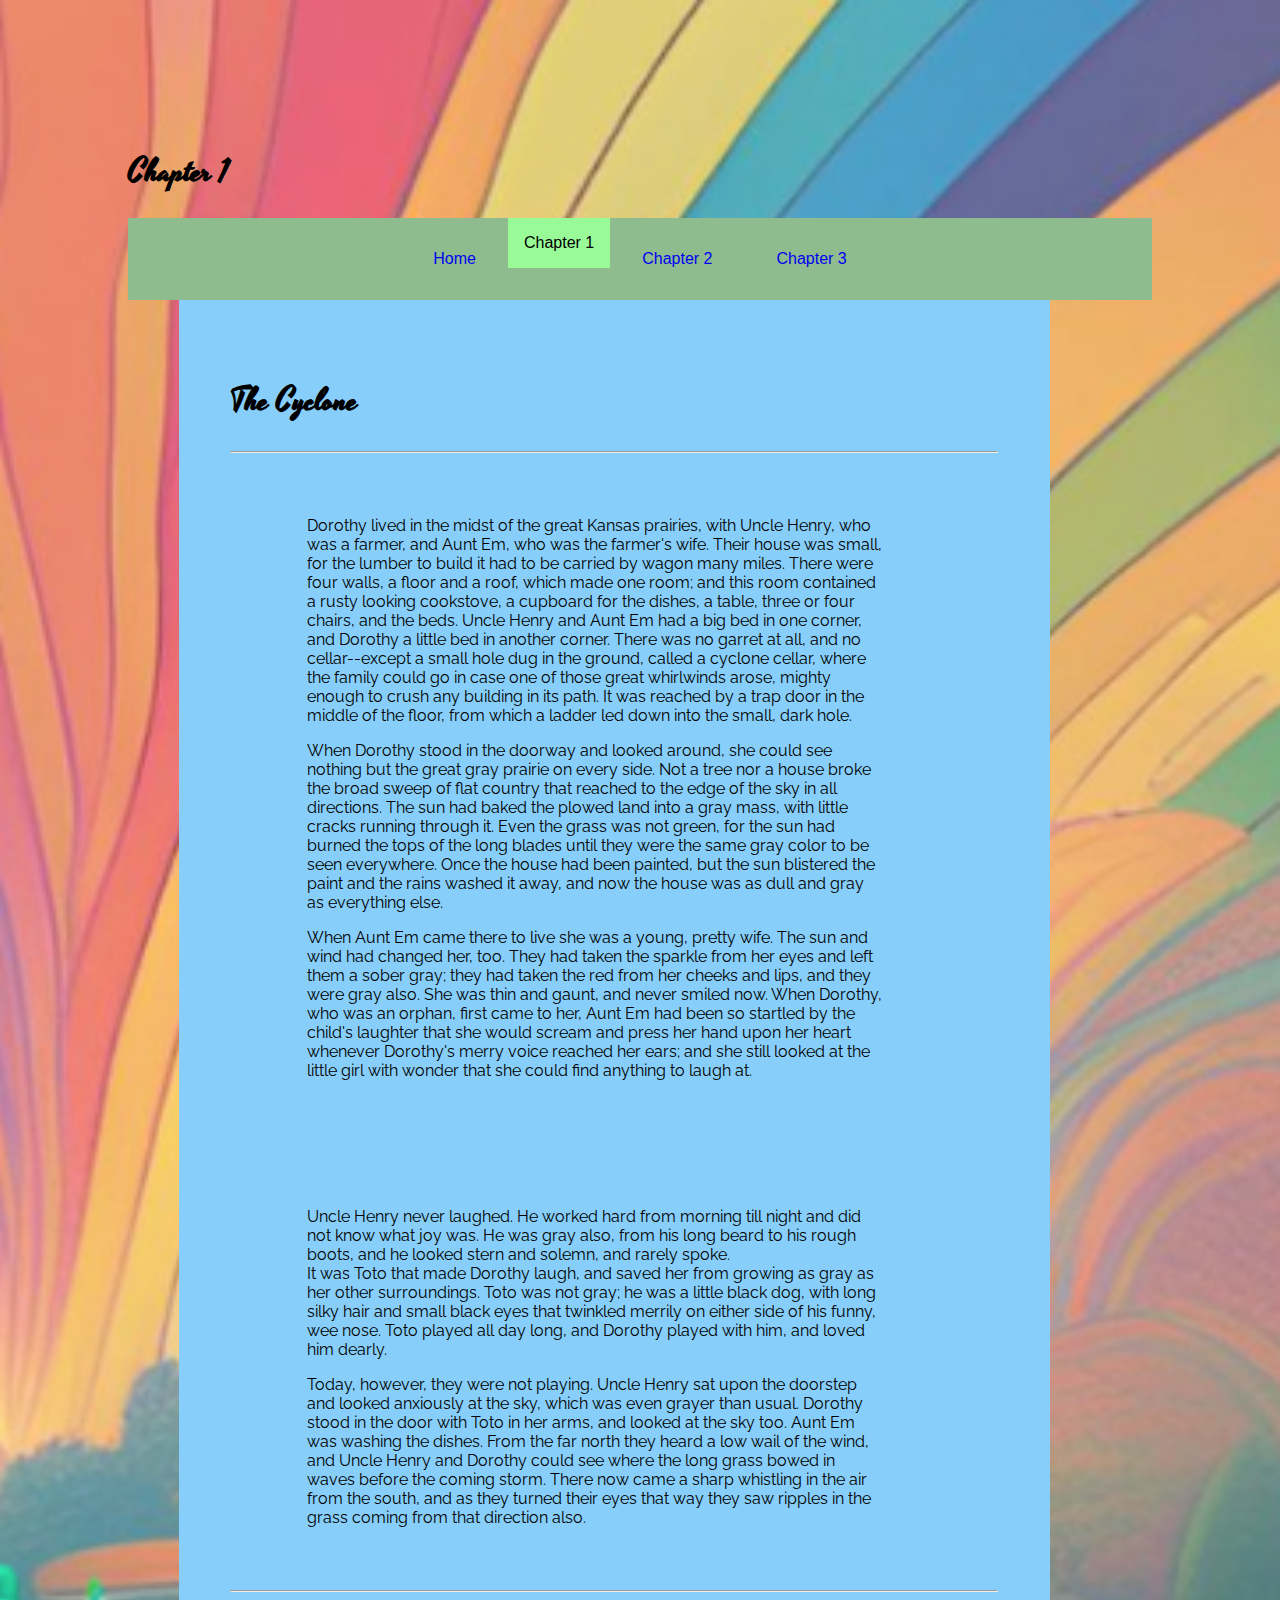
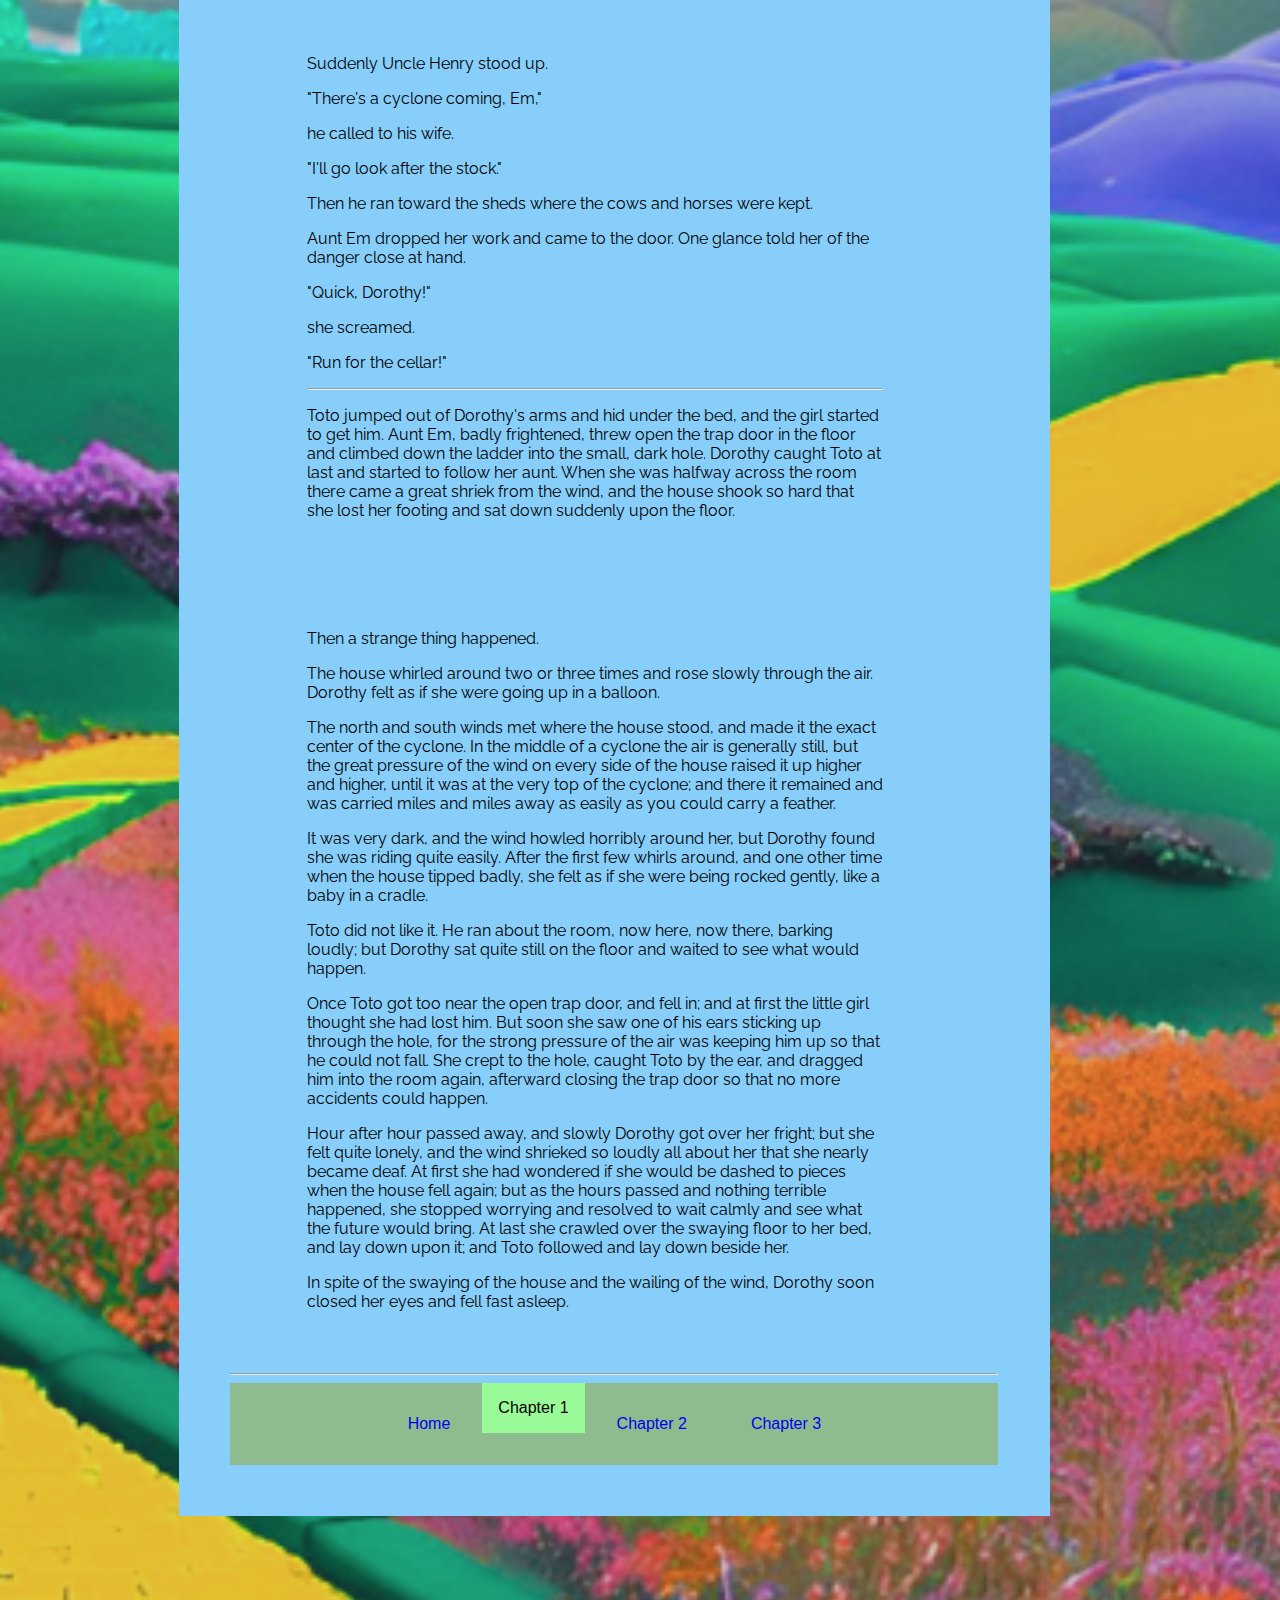
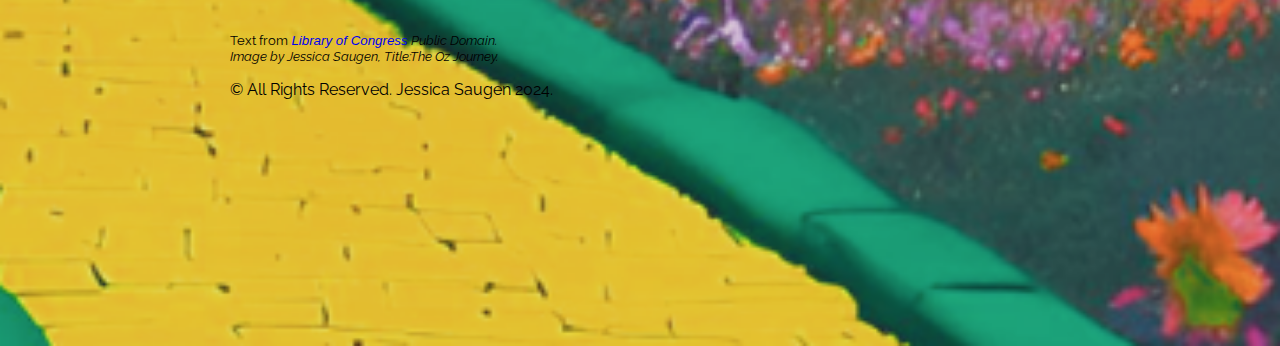
==== chapter1.html @ d44a7019 "jgvliyf" ====
<!DOCTYPE html>
<meta http-equiv="content-type" content="text/html” charset=”utf-8">
<meta name=viewport content="width=device-width, initial-scale=1">
<meta name="description" content="ReadChapter">
<title> Wizard of Oz E-Book</title>
<link
    href="https://fonts.googleapis.com/css2?family=Raleway:ital,wght@0,100..900;1,100..900&family=Yesteryear&display=swap"
    rel="stylesheet">
<link rel="stylesheet" href="style.css">
<style>
    body {
        background-image: url(yellow-road.png);
        background-repeat: no-repeat;
        background-position: bottom;
        background-size: cover;
    }

    h1,
    h3 {
        font-family: "Yesteryear", fantasy;
        font-weight: 700;
        font-style: normal;
    }
</style>
</head>

<body>
    <header>
        <h1>Chapter 1</h1>
        <nav>
            <ul>
                <li><a href="index.html">Home</a> </li>
                <li> <a class="active" href=" chapter1.html"> Chapter 1</a></li>
                <li><a href="chapter2.html">Chapter 2</a></li>
                <li><a href="chapter3.html">Chapter 3</a></li>
            </ul>
        </nav>
    </header>
    <main>
        <div class=”col1”>
            <h2>The Cyclone</h2>
            <hr>
            <section>
                <p>Dorothy lived in the midst of the great Kansas prairies, with Uncle Henry, who was a farmer, and Aunt
                    Em,
                    who was the
                    farmer's wife. Their house was small, for the lumber to build it had to be carried by wagon many
                    miles.
                    There were
                    four walls, a floor and a roof, which made one room; and this room contained a rusty looking
                    cookstove,
                    a cupboard
                    for the dishes, a table, three or four chairs, and the beds. Uncle Henry and Aunt Em had a big bed
                    in
                    one corner,
                    and Dorothy a little bed in another corner. There was no garret at all, and no cellar--except a
                    small
                    hole dug in
                    the ground, called a cyclone cellar, where the family could go in case one of those great whirlwinds
                    arose, mighty
                    enough to crush any building in its path. It was reached by a trap door in the middle of the floor,
                    from
                    which a
                    ladder led down into the small, dark hole.</p>

                <p>When Dorothy stood in the doorway and looked around, she could see nothing but the great gray prairie
                    on
                    every side.
                    Not a tree nor a house broke the broad sweep of flat country that reached to the edge of the sky in
                    all
                    directions.
                    The sun had baked the plowed land into a gray mass, with little cracks running through it. Even the
                    grass was not
                    green, for the sun had burned the tops of the long blades until they were the same gray color to be
                    seen
                    everywhere.
                    Once the house had been painted, but the sun blistered the paint and the rains washed it away, and
                    now
                    the house was
                    as dull and gray as everything else.</p>

                <p>When Aunt Em came there to live she was a young, pretty wife. The sun and wind had changed her, too.
                    They
                    had taken
                    the sparkle from her eyes and left them a sober gray; they had taken the red from her cheeks and
                    lips,
                    and they were
                    gray also. She was thin and gaunt, and never smiled now. When Dorothy, who was an orphan, first came
                    to
                    her, Aunt Em
                    had been so startled by the child's laughter that she would scream and press her hand upon her heart
                    whenever
                    Dorothy's merry voice reached her ears; and she still looked at the little girl with wonder that she
                    could find
                    anything to laugh at.</p>
            </section>
            <br>
            <section>

                <p>Uncle Henry never laughed. He worked hard from morning till night and did not know what joy was. He
                    was
                    gray also,
                    from his long beard to his rough boots, and he looked stern and solemn, and rarely spoke.<br>

                    It was Toto that made Dorothy laugh, and saved her from growing as gray as her other surroundings.
                    Toto
                    was not
                    gray; he was a little black dog, with long silky hair and small black eyes that twinkled merrily on
                    either side of
                    his funny, wee nose. Toto played all day long, and Dorothy played with him, and loved him dearly.
                </p>

                <p>Today, however, they were not playing. Uncle Henry sat upon the doorstep and looked anxiously at the
                    sky,
                    which was
                    even grayer than usual. Dorothy stood in the door with Toto in her arms, and looked at the sky too.
                    Aunt
                    Em was
                    washing the dishes.

                    From the far north they heard a low wail of the wind, and Uncle Henry and Dorothy could see where
                    the
                    long grass
                    bowed in waves before the coming storm. There now came a sharp whistling in the air from the south,
                    and
                    as they
                    turned their eyes that way they saw ripples in the grass coming from that direction also.</p>
            </section>
            <hr>
            <section>
                <p>Suddenly Uncle Henry stood up.</p>

                <p class="different">

                    "There's a cyclone coming, Em," </p>
                <p>he called to his wife.</p>
                <p class="different">"I'll go look after the stock."</p>
                <p>Then he ran toward the sheds where the cows and horses were kept.</p>

                <p>Aunt Em dropped her work and came to the door. One glance told her of the danger close at hand.</p>

                <p class="different">"Quick, Dorothy!" </p>
                <p>she screamed.</p>
                <p class="different">"Run for the cellar!"</p>
                <hr>

                <p>Toto jumped out of Dorothy's arms and hid under the bed, and the girl started to get him. Aunt Em,
                    badly
                    frightened,
                    threw open the trap door in the floor and climbed down the ladder into the small, dark hole. Dorothy
                    caught Toto at
                    last and started to follow her aunt. When she was halfway across the room there came a great shriek
                    from
                    the wind,
                    and the house shook so hard that she lost her footing and sat down suddenly upon the floor.
                </p>
            </section>

            <section>

                <p class="different">Then a strange thing happened.</p>

                <p>The house whirled around two or three times and rose slowly through the air. Dorothy felt as if she
                    were
                    going up in
                    a balloon.</p>

                <p>The north and south winds met where the house stood, and made it the exact center of the cyclone. In
                    the
                    middle of a
                    cyclone the air is generally still, but the great pressure of the wind on every side of the house
                    raised
                    it up
                    higher and higher, until it was at the very top of the cyclone; and there it remained and was
                    carried
                    miles and
                    miles away as easily as you could carry a feather.</p>

                <p>It was very dark, and the wind howled horribly around her, but Dorothy found she was riding quite
                    easily.
                    After the
                    first few whirls around, and one other time when the house tipped badly, she felt as if she were
                    being
                    rocked
                    gently, like a baby in a cradle.</p>

                <p>Toto did not like it. He ran about the room, now here, now there, barking loudly; but Dorothy sat
                    quite
                    still on the
                    floor and waited to see what would happen.</p>

                <p>Once Toto got too near the open trap door, and fell in; and at first the little girl thought she had
                    lost
                    him. But
                    soon she saw one of his ears sticking up through the hole, for the strong pressure of the air was
                    keeping him up so
                    that he could not fall. She crept to the hole, caught Toto by the ear, and dragged him into the room
                    again,
                    afterward closing the trap door so that no more accidents could happen.
                </p>
                <p>Hour after hour passed away, and slowly Dorothy got over her fright; but she felt quite lonely, and
                    the
                    wind shrieked
                    so loudly all about her that she nearly became deaf. At first she had wondered if she would be
                    dashed to
                    pieces when
                    the house fell again; but as the hours passed and nothing terrible happened, she stopped worrying
                    and
                    resolved to
                    wait calmly and see what the future would bring. At last she crawled over the swaying floor to her
                    bed,
                    and lay down
                    upon it; and Toto followed and lay down beside her.</p>

                <p>In spite of the swaying of the house and the wailing of the wind, Dorothy soon closed her eyes and
                    fell
                    fast asleep.
                </p>
            </section>
            <hr>

        </div>

        <div class="lownav">
            <nav>
                <ul>
                    <li><a href="index.html">Home</a> </li>
                    <li> <a class="active" href="chapter1.html"> Chapter 1</a></li>
                    <li><a href="chapter2.html">Chapter 2</a></li>
                    <li><a href="chapter3.html">Chapter 3</a></li>
                </ul>
            </nav>
        </div>


    </main>

    <footer>
        <div clas="sources">
            <small>
                <p>Text from <cite><a href=" https://www.loc.gov/item/03032405/" target="_blank">Library
                            of Congress</a> Public Domain. <br> Image by Jessica Saugen, Title:The Oz Journey.
                    </cite></p>
            </small>
        </div>
        <p>&copy; All Rights Reserved. Jessica Saugen 2024.</p>
    </footer>
</body>

</html>
---- style.css ----
a, h2 {
    font-family:Verdana, Geneva, Tahoma, sans-serif;
    font-size: 1em;
    text-decoration:wavy;
}

nav ul {
margin:0;
padding:0;
list-style-type: none;
display:flex;
}

nav ul li a {
    display:block;
    border:transparent;
    border-radius: .2;
    margin:1em;
    padding:1em;
    justify-content: space-between;
}

nav ul{
    display: flex;
    justify-content: center;
    background-color:darkseagreen;
    color:black;
    text-shadow:cornflowerblue;

}
 body {

        font-family: "Raleway", sans-serif;
        margin: 5%;
        padding: 5%;
    }

    h3, h2, h1{
        font-family: "Yesteryear", fantasy;
        font-weight: 600;
        font-style: normal;
        font-size: 2em;
    }
        
    

    a.active {
        background-color:palegreen;
        color:black;
        list-style: none;
        display: flex;
        margin: 0;
    }

    .col1,
    .col2,
    .col3 {
        margin: 10%;
        padding: 4%;
        border: 2px;
        border-radius: 4;
    }
    
    body {
        background-image: url(yellow-road.png);
        background-repeat: no-repeat;
        background-position:bottom;
        background-size: cover;
    }

    main, section {
        background-color: lightskyblue;
        color: black;
        margin-right: 10%;
        margin-left: 5%;
        padding: 5%;
    }

    footer {
        margin: 5%;
        padding: 5%;



    }
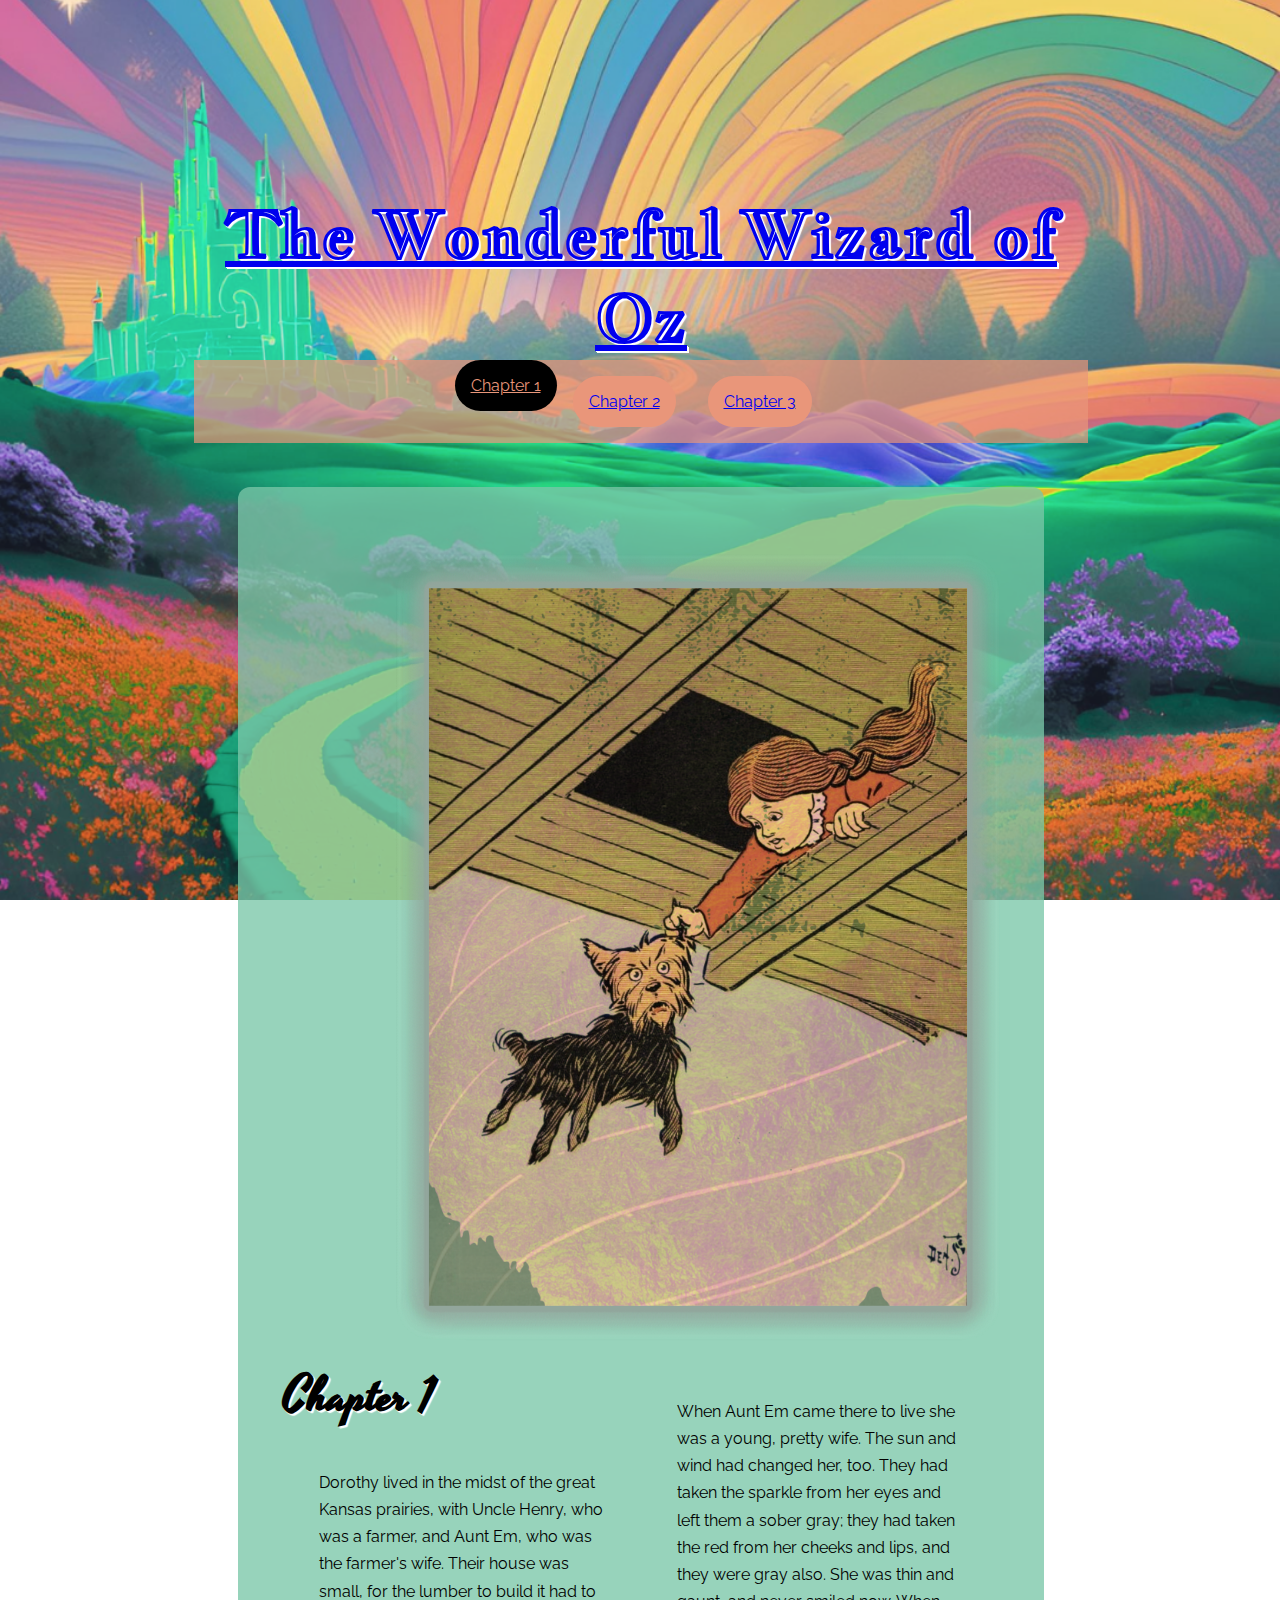
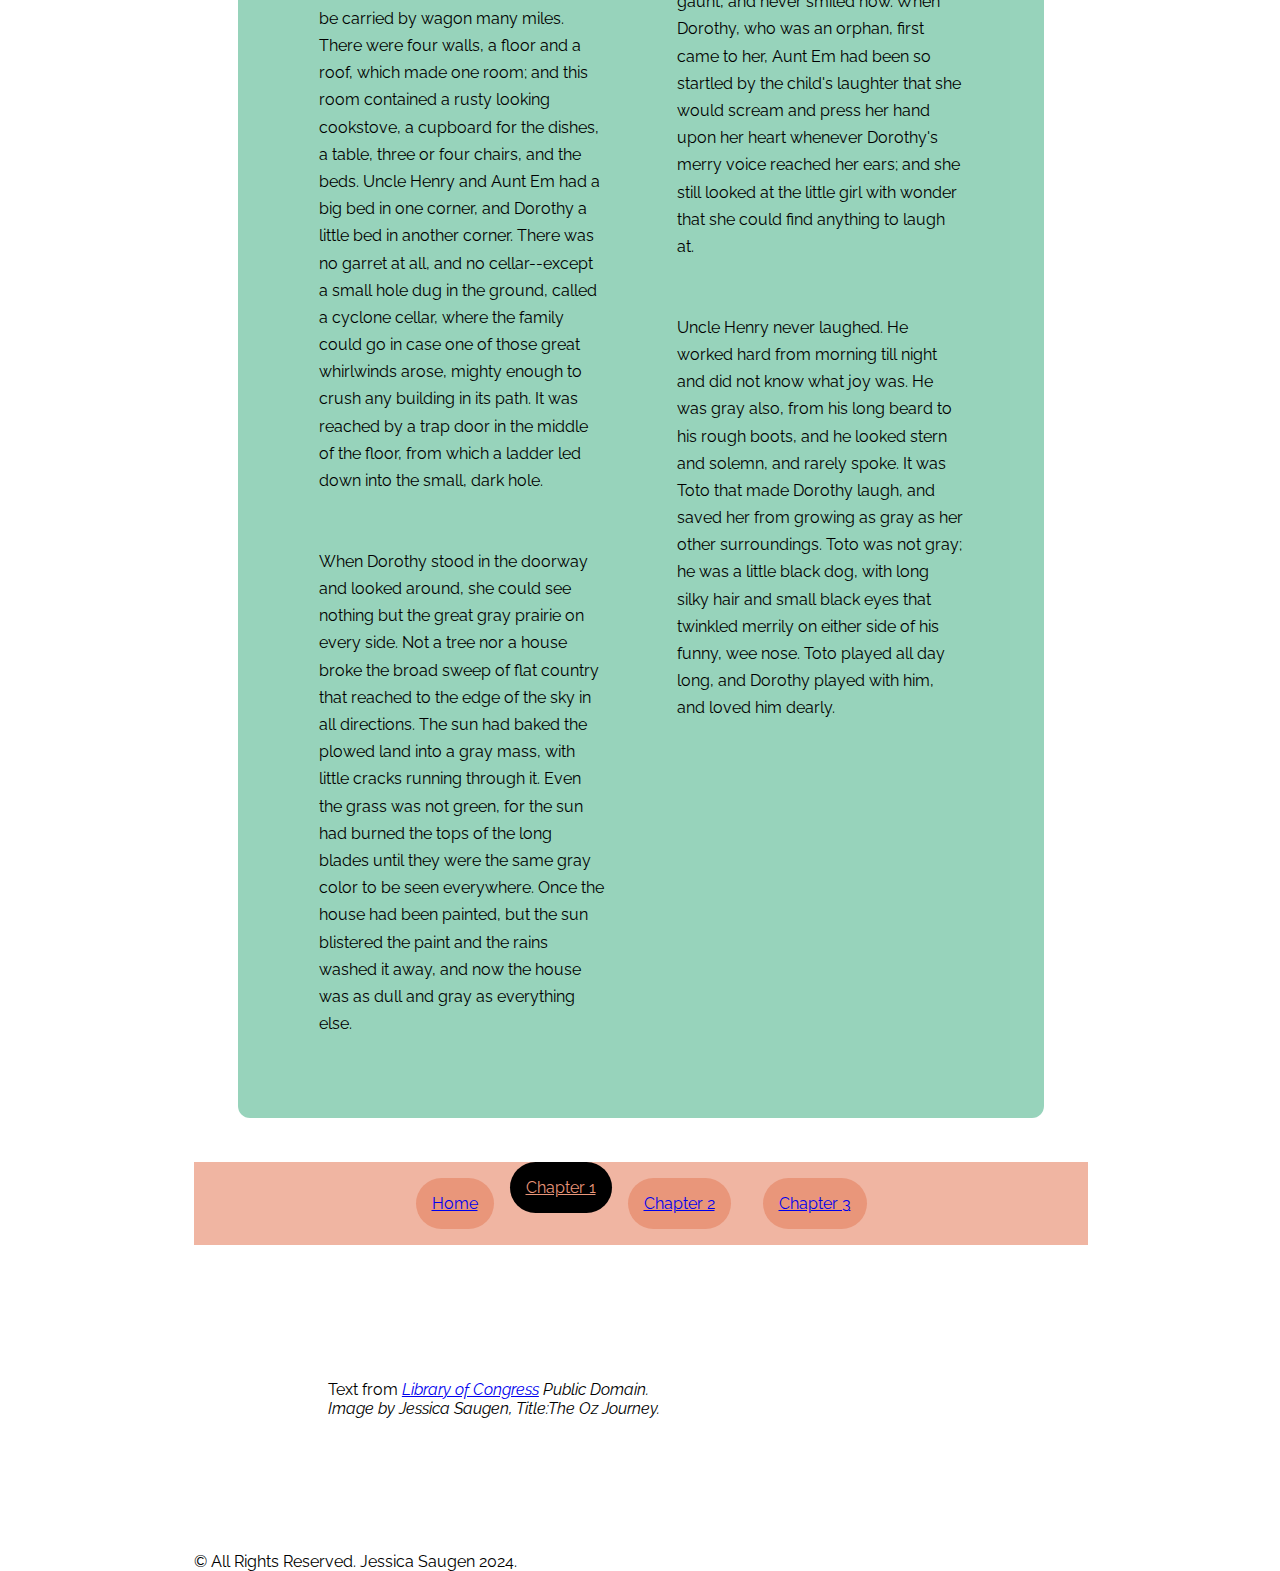
==== commit f2d4f395: "update" ====
--- a/chapter1.html
+++ b/chapter1.html
@@ -1,227 +1,106 @@
 <!DOCTYPE html>
 <meta http-equiv="content-type" content="text/html” charset=”utf-8">
-<meta name=viewport content="width=device-width, initial-scale=1">
+<meta name=viewport content="width=device-width, initial-scale=1.0">
 <meta name="description" content="ReadChapter">
 <title> Wizard of Oz E-Book</title>
 <link
     href="https://fonts.googleapis.com/css2?family=Raleway:ital,wght@0,100..900;1,100..900&family=Yesteryear&display=swap"
     rel="stylesheet">
-<link rel="stylesheet" href="style.css">
+<link
+    href="https://fonts.googleapis.com/css2?family=Engagement&family=Jacques+Francois+Shadow&family=Love+Light&display=swap"
+    rel="stylesheet">
+<link rel="stylesheet" href="styles.css">
 <style>
-    body {
-        background-image: url(yellow-road.png);
-        background-repeat: no-repeat;
-        background-position: bottom;
-        background-size: cover;
-    }
+    html {
+        max-width: 1278px;
+        min-width: 730px;
+        display: flex;
+        float: right;
 
-    h1,
-    h3 {
-        font-family: "Yesteryear", fantasy;
-        font-weight: 700;
-        font-style: normal;
     }
 </style>
+
+
 </head>
 
 <body>
     <header>
-        <h1>Chapter 1</h1>
+        <h1><a href="index.html">The Wonderful Wizard of Oz</a></h1>
+
         <nav>
             <ul>
-                <li><a href="index.html">Home</a> </li>
+
                 <li> <a class="active" href=" chapter1.html"> Chapter 1</a></li>
                 <li><a href="chapter2.html">Chapter 2</a></li>
                 <li><a href="chapter3.html">Chapter 3</a></li>
             </ul>
         </nav>
+
     </header>
     <main>
-        <div class=”col1”>
-            <h2>The Cyclone</h2>
-            <hr>
-            <section>
-                <p>Dorothy lived in the midst of the great Kansas prairies, with Uncle Henry, who was a farmer, and Aunt
-                    Em,
-                    who was the
-                    farmer's wife. Their house was small, for the lumber to build it had to be carried by wagon many
-                    miles.
-                    There were
-                    four walls, a floor and a roof, which made one room; and this room contained a rusty looking
-                    cookstove,
-                    a cupboard
-                    for the dishes, a table, three or four chairs, and the beds. Uncle Henry and Aunt Em had a big bed
-                    in
-                    one corner,
-                    and Dorothy a little bed in another corner. There was no garret at all, and no cellar--except a
-                    small
-                    hole dug in
-                    the ground, called a cyclone cellar, where the family could go in case one of those great whirlwinds
-                    arose, mighty
-                    enough to crush any building in its path. It was reached by a trap door in the middle of the floor,
-                    from
-                    which a
-                    ladder led down into the small, dark hole.</p>
 
-                <p>When Dorothy stood in the doorway and looked around, she could see nothing but the great gray prairie
-                    on
-                    every side.
-                    Not a tree nor a house broke the broad sweep of flat country that reached to the edge of the sky in
-                    all
-                    directions.
-                    The sun had baked the plowed land into a gray mass, with little cracks running through it. Even the
-                    grass was not
-                    green, for the sun had burned the tops of the long blades until they were the same gray color to be
-                    seen
-                    everywhere.
-                    Once the house had been painted, but the sun blistered the paint and the rains washed it away, and
-                    now
-                    the house was
-                    as dull and gray as everything else.</p>
+        <div class="content">
+            <div class="card">
+                <div class="image-container">
+                    <img src="saved1.png" alt="Chapter Image" style height="830px">
+                </div>
 
-                <p>When Aunt Em came there to live she was a young, pretty wife. The sun and wind had changed her, too.
-                    They
-                    had taken
-                    the sparkle from her eyes and left them a sober gray; they had taken the red from her cheeks and
-                    lips,
-                    and they were
-                    gray also. She was thin and gaunt, and never smiled now. When Dorothy, who was an orphan, first came
-                    to
-                    her, Aunt Em
-                    had been so startled by the child's laughter that she would scream and press her hand upon her heart
-                    whenever
-                    Dorothy's merry voice reached her ears; and she still looked at the little girl with wonder that she
-                    could find
-                    anything to laugh at.</p>
-            </section>
-            <br>
-            <section>
-
-                <p>Uncle Henry never laughed. He worked hard from morning till night and did not know what joy was. He
-                    was
-                    gray also,
-                    from his long beard to his rough boots, and he looked stern and solemn, and rarely spoke.<br>
-
-                    It was Toto that made Dorothy laugh, and saved her from growing as gray as her other surroundings.
-                    Toto
-                    was not
-                    gray; he was a little black dog, with long silky hair and small black eyes that twinkled merrily on
-                    either side of
-                    his funny, wee nose. Toto played all day long, and Dorothy played with him, and loved him dearly.
-                </p>
-
-                <p>Today, however, they were not playing. Uncle Henry sat upon the doorstep and looked anxiously at the
-                    sky,
-                    which was
-                    even grayer than usual. Dorothy stood in the door with Toto in her arms, and looked at the sky too.
-                    Aunt
-                    Em was
-                    washing the dishes.
-
-                    From the far north they heard a low wail of the wind, and Uncle Henry and Dorothy could see where
-                    the
-                    long grass
-                    bowed in waves before the coming storm. There now came a sharp whistling in the air from the south,
-                    and
-                    as they
-                    turned their eyes that way they saw ripples in the grass coming from that direction also.</p>
-            </section>
-            <hr>
-            <section>
-                <p>Suddenly Uncle Henry stood up.</p>
-
-                <p class="different">
-
-                    "There's a cyclone coming, Em," </p>
-                <p>he called to his wife.</p>
-                <p class="different">"I'll go look after the stock."</p>
-                <p>Then he ran toward the sheds where the cows and horses were kept.</p>
-
-                <p>Aunt Em dropped her work and came to the door. One glance told her of the danger close at hand.</p>
-
-                <p class="different">"Quick, Dorothy!" </p>
-                <p>she screamed.</p>
-                <p class="different">"Run for the cellar!"</p>
-                <hr>
-
-                <p>Toto jumped out of Dorothy's arms and hid under the bed, and the girl started to get him. Aunt Em,
-                    badly
-                    frightened,
-                    threw open the trap door in the floor and climbed down the ladder into the small, dark hole. Dorothy
-                    caught Toto at
-                    last and started to follow her aunt. When she was halfway across the room there came a great shriek
-                    from
-                    the wind,
-                    and the house shook so hard that she lost her footing and sat down suddenly upon the floor.
-                </p>
-            </section>
-
-            <section>
-
-                <p class="different">Then a strange thing happened.</p>
-
-                <p>The house whirled around two or three times and rose slowly through the air. Dorothy felt as if she
-                    were
-                    going up in
-                    a balloon.</p>
-
-                <p>The north and south winds met where the house stood, and made it the exact center of the cyclone. In
-                    the
-                    middle of a
-                    cyclone the air is generally still, but the great pressure of the wind on every side of the house
-                    raised
-                    it up
-                    higher and higher, until it was at the very top of the cyclone; and there it remained and was
-                    carried
-                    miles and
-                    miles away as easily as you could carry a feather.</p>
-
-                <p>It was very dark, and the wind howled horribly around her, but Dorothy found she was riding quite
-                    easily.
-                    After the
-                    first few whirls around, and one other time when the house tipped badly, she felt as if she were
-                    being
-                    rocked
-                    gently, like a baby in a cradle.</p>
-
-                <p>Toto did not like it. He ran about the room, now here, now there, barking loudly; but Dorothy sat
-                    quite
-                    still on the
-                    floor and waited to see what would happen.</p>
-
-                <p>Once Toto got too near the open trap door, and fell in; and at first the little girl thought she had
-                    lost
-                    him. But
-                    soon she saw one of his ears sticking up through the hole, for the strong pressure of the air was
-                    keeping him up so
-                    that he could not fall. She crept to the hole, caught Toto by the ear, and dragged him into the room
-                    again,
-                    afterward closing the trap door so that no more accidents could happen.
-                </p>
-                <p>Hour after hour passed away, and slowly Dorothy got over her fright; but she felt quite lonely, and
-                    the
-                    wind shrieked
-                    so loudly all about her that she nearly became deaf. At first she had wondered if she would be
-                    dashed to
-                    pieces when
-                    the house fell again; but as the hours passed and nothing terrible happened, she stopped worrying
-                    and
-                    resolved to
-                    wait calmly and see what the future would bring. At last she crawled over the swaying floor to her
-                    bed,
-                    and lay down
-                    upon it; and Toto followed and lay down beside her.</p>
-
-                <p>In spite of the swaying of the house and the wailing of the wind, Dorothy soon closed her eyes and
-                    fell
-                    fast asleep.
-                </p>
-            </section>
-            <hr>
-
+                <div class="text-container">
+                    <div class="left-column">
+                        <h2>Chapter 1</h2>
+                        <p>Dorothy lived in the midst of the great Kansas prairies, with Uncle Henry, who was a
+                            farmer,
+                            and Aunt Em, who was the farmer's wife. Their house was small, for the lumber to build
+                            it
+                            had to be carried by wagon many miles. There were four walls, a floor and a roof, which
+                            made
+                            one room; and this room contained a rusty looking cookstove, a cupboard for the dishes,
+                            a
+                            table, three or four chairs, and the beds. Uncle Henry and Aunt Em had a big bed in one
+                            corner, and Dorothy a little bed in another corner. There was no garret at all, and no
+                            cellar--except a small hole dug in the ground, called a cyclone cellar, where the family
+                            could go in case one of those great whirlwinds arose, mighty enough to crush any
+                            building in
+                            its path. It was reached by a trap door in the middle of the floor, from which a ladder
+                            led
+                            down into the small, dark hole.</p>
+                        <p>When Dorothy stood in the doorway and looked around, she could see nothing but the great
+                            gray
+                            prairie on every side. Not a tree nor a house broke the broad sweep of flat country that
+                            reached to the edge of the sky in all directions. The sun had baked the plowed land into
+                            a
+                            gray mass, with little cracks running through it. Even the grass was not green, for the
+                            sun
+                            had burned the tops of the long blades until they were the same gray color to be seen
+                            everywhere. Once the house had been painted, but the sun blistered the paint and the
+                            rains
+                            washed it away, and now the house was as dull and gray as everything else.</p>
+                    </div>
+                    <div class="right-column">
+                        <p>When Aunt Em came there to live she was a young, pretty wife. The sun and wind had
+                            changed
+                            her, too. They had taken the sparkle from her eyes and left them a sober gray; they had
+                            taken the red from her cheeks and lips, and they were gray also. She was thin and gaunt,
+                            and
+                            never smiled now. When Dorothy, who was an orphan, first came to her, Aunt Em had been
+                            so
+                            startled by the child's laughter that she would scream and press her hand upon her heart
+                            whenever Dorothy's merry voice reached her ears; and she still looked at the little girl
+                            with wonder that she could find anything to laugh at.</p>
+                        <p>Uncle Henry never laughed. He worked hard from morning till night and did not know what
+                            joy
+                            was. He was gray also, from his long beard to his rough boots, and he looked stern and
+                            solemn, and rarely spoke. It was Toto that made Dorothy laugh, and saved her from
+                            growing as
+                            gray as her other surroundings. Toto was not gray; he was a little black dog, with long
+                            silky hair and small black eyes that twinkled merrily on either side of his funny, wee
+                            nose.
+                            Toto played all day long, and Dorothy played with him, and loved him dearly.</p>
+                    </div>
+                </div>
+            </div>
         </div>
-
-        <div class="lownav">
+        <div class="end-nav">
             <nav>
                 <ul>
                     <li><a href="index.html">Home</a> </li>
@@ -229,22 +108,15 @@
                     <li><a href="chapter2.html">Chapter 2</a></li>
                     <li><a href="chapter3.html">Chapter 3</a></li>
                 </ul>
+
+                <p>Text from <cite><a href=" https://www.loc.gov/item/03032405/" target="_blank">Library
+                            of Congress</a> Public Domain. <br> Image by Jessica Saugen, Title:The Oz Journey.
+                    </cite>
             </nav>
         </div>
+    </main>
+    <footer> &copy; All Rights Reserved. Jessica Saugen 2024. </footer>
 
-
-    </main>
-
-    <footer>
-        <div clas="sources">
-            <small>
-                <p>Text from <cite><a href=" https://www.loc.gov/item/03032405/" target="_blank">Library
-                            of Congress</a> Public Domain. <br> Image by Jessica Saugen, Title:The Oz Journey.
-                    </cite></p>
-            </small>
-        </div>
-        <p>&copy; All Rights Reserved. Jessica Saugen 2024.</p>
-    </footer>
 </body>
 
 </html>--- a/styles.css
+++ b/styles.css
@@ -0,0 +1,155 @@
+
+ * {
+                margin: 0;
+                padding: 0;
+                box-sizing: border-box;}
+
+
+
+body {
+  background-image: url('yellow-road.png');
+  background-size: cover;
+  background-position: center;
+  font-family: "Raleway";
+}
+
+nav ul {
+margin:0;
+padding:0;
+list-style-type: none;
+display:flex;
+}
+
+nav ul li a {
+    display:block;
+    border:transparent;
+    border-radius: 16px;
+    margin:1em;
+    padding:1em;
+    background-color:darksalmon;
+    justify-content: space-around;
+    border-radius: 26px;
+}
+
+
+
+nav ul{
+    display: flex;
+    justify-content: center;
+    background-color:rgba(233, 150, 122, 0.703);
+    border-style: hidden;
+    border-width: 10px;
+    color:black;}
+
+
+   a.active {
+        background-color:black;
+        color:darksalmon;
+        list-style: none;
+        display: flex;
+        margin: 0;
+    }
+
+ body, p {
+
+        font-family: "Raleway", sans-serif;
+        margin: 10%;
+        padding: 5%;
+    }
+
+    h1{
+        font-family: "Jacques Francois Shadow", serif;
+        font-size: 4em;
+        text-align: center;
+    }
+ h2 {
+        font-family: "Yesteryear", fantasy;
+        font-weight: 600;
+        font-style: normal;
+        font-size: 3em;
+    }
+        
+    .cite{
+        font-family: 'Raleway', sans-serif;
+        font-style: oblique;
+       
+    
+        
+       
+    }
+
+
+h1, h2 {
+Color:black;
+  text-shadow:
+    1px 1px 1px white,
+    2px 2px 1px white;
+}
+
+
+
+.card {
+  background-color:rgba(122, 199, 168, 0.782);
+  border-radius: 12px;
+  box-shadow: 8 8px 16px rgba(0, 0, 0, 0.1);
+  width: 90%;
+  padding: 5%;
+  margin: 5% ;
+  position: relative;
+  overflow: hidden;
+}
+
+.card {
+  border: 20px solid black;
+  border-style:hidden;
+  box-shadow: 8 14px 14px rgba(115, 96, 96, 0.613);
+}
+
+
+.image-container img {
+    display:flex;
+   
+}
+
+    
+
+
+.text-container {
+  display: flex;
+  justify-content: space-between;
+}
+
+.left-column,
+.right-column {
+  width: 50%;
+}
+
+.left-column p,
+.right-column p {
+  margin: 5%;
+  line-height: 1.7;
+}
+
+
+
+.text-container img {
+  float: center;
+  margin-right: 20px;
+  width: 250px;
+  height: auto;
+}
+         
+
+          
+            body {
+                background-image: url('yellow-road.png');
+                background-size: cover;
+                background-position: center;
+                background-attachment: fixed;
+                height: 100vh;
+                display: flex;
+                flex-direction: column;
+            }
+
+   
+         